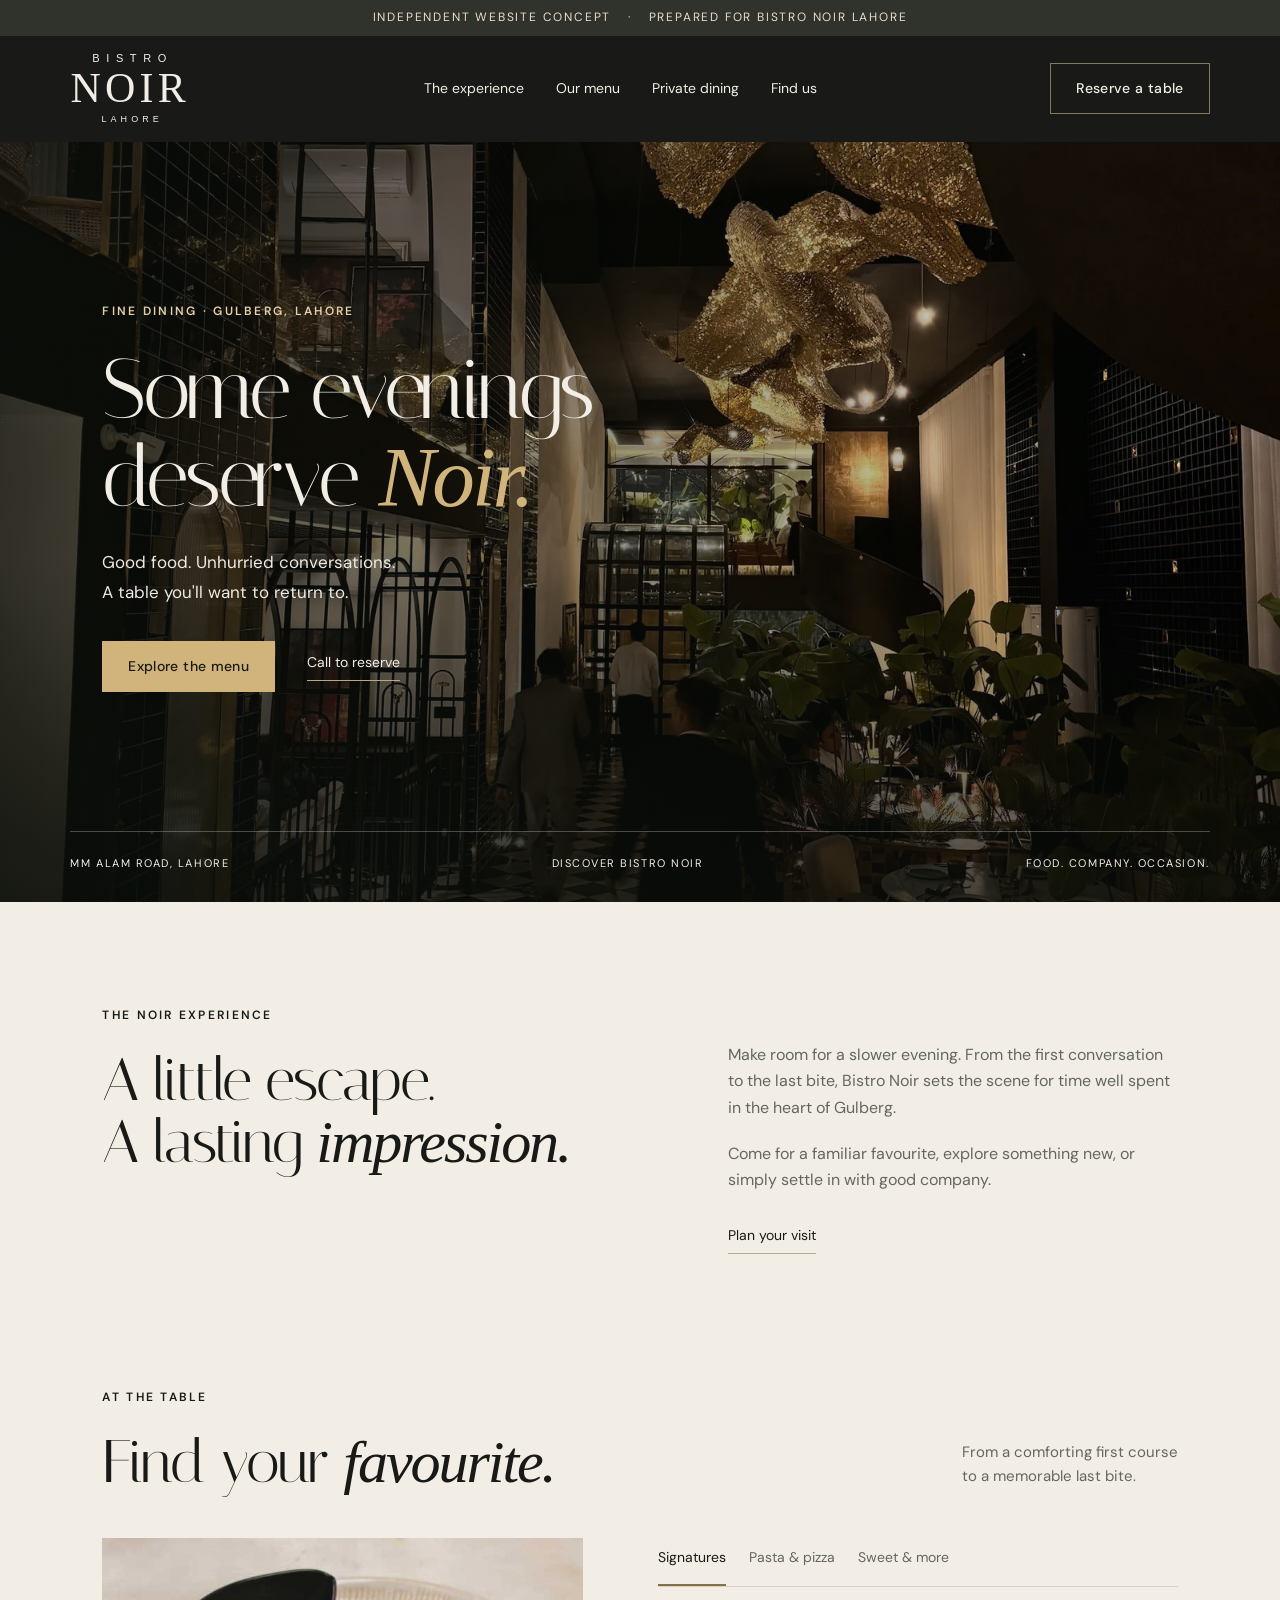
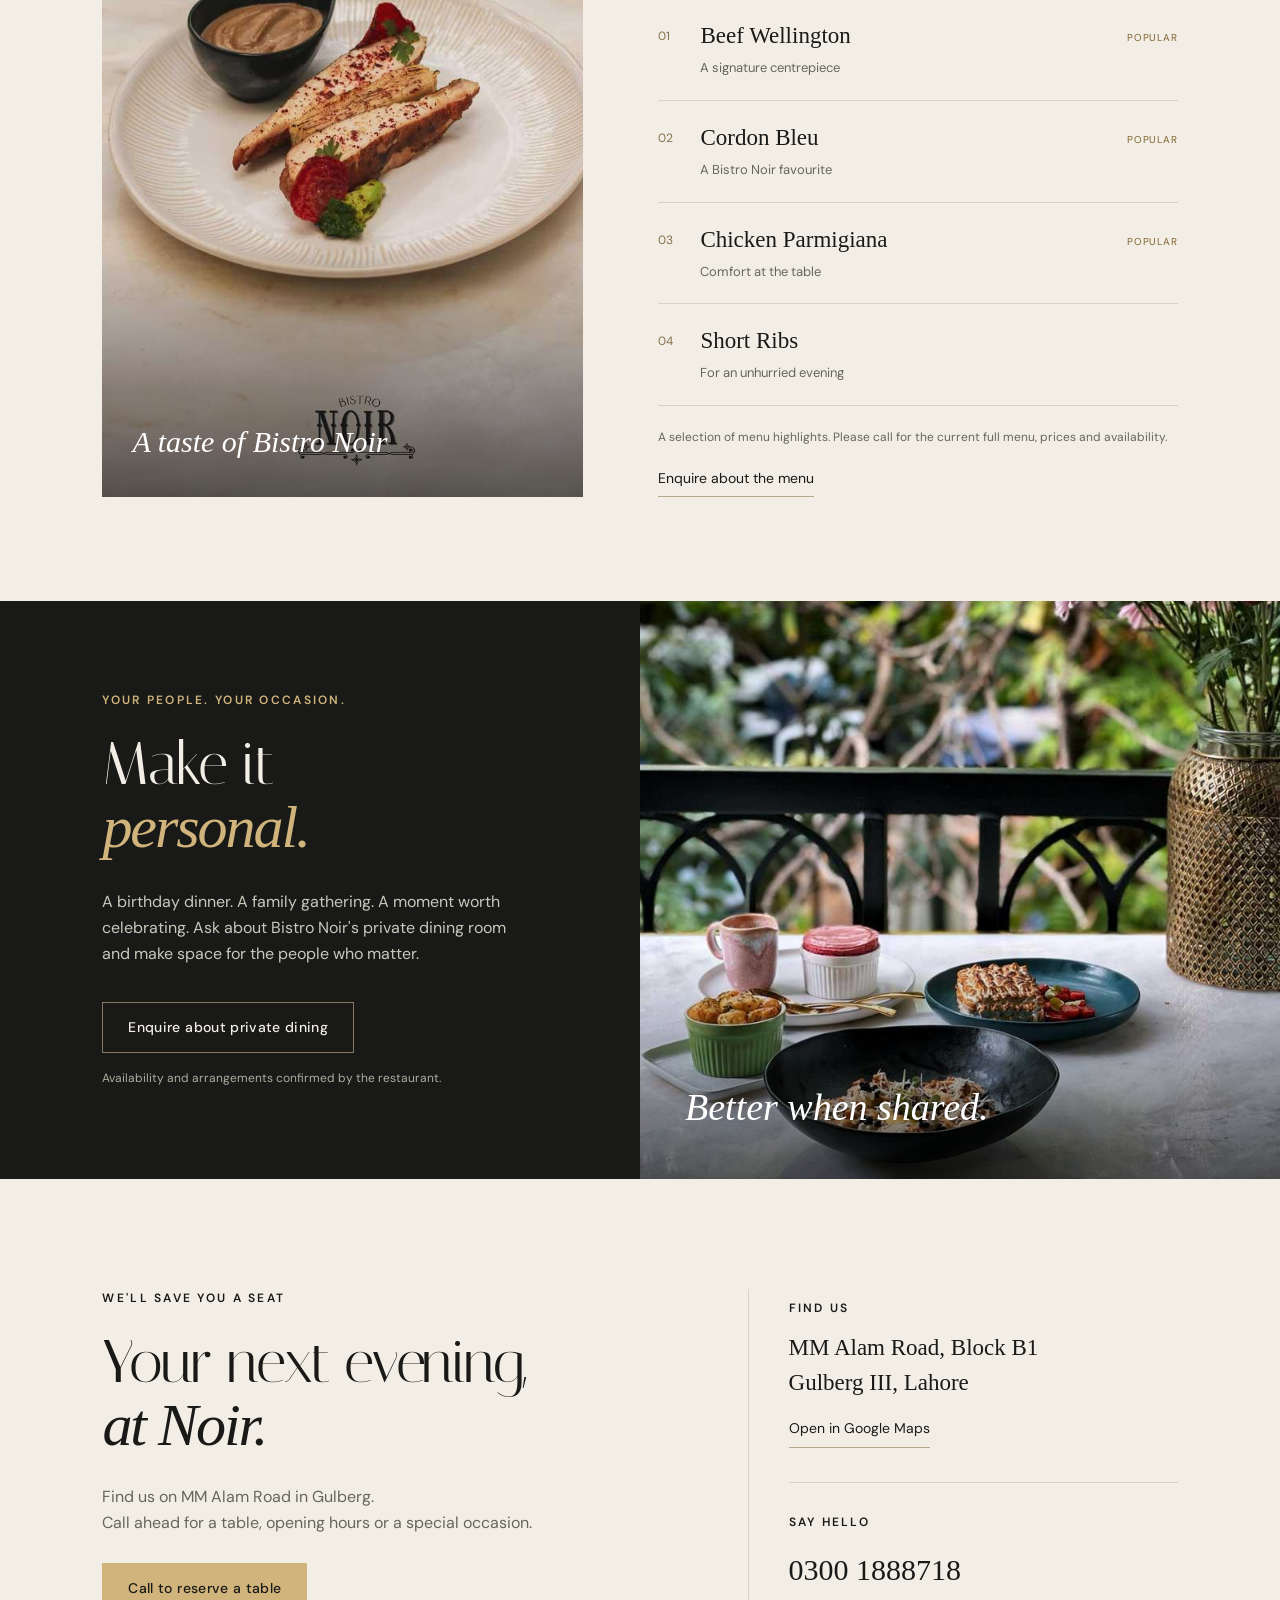
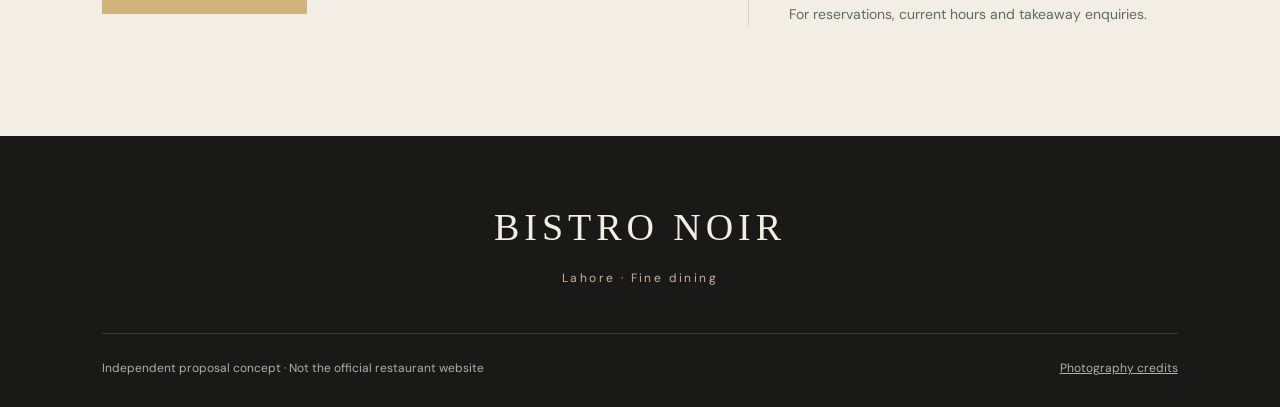
==== index.html @ 49730c23 "Add files via upload" ====
<!doctype html>
<html lang="en">
<head>
  <meta charset="utf-8">
  <meta name="viewport" content="width=device-width, initial-scale=1">
  <meta name="robots" content="noindex,nofollow">
  <title>Bistro Noir Lahore — An evening worth savouring</title>
  <meta name="description" content="An independent website concept for Bistro Noir Lahore. Explore menu highlights, the dining experience and contact information.">
  <meta name="theme-color" content="#191a17">
  <link rel="icon" type="image/svg+xml" href="data:image/svg+xml,%3Csvg xmlns='http://www.w3.org/2000/svg' viewBox='0 0 64 64'%3E%3Crect width='64' height='64' fill='%23191a17'/%3E%3Ctext x='32' y='47' text-anchor='middle' font-family='Georgia' font-size='45' fill='%23d1b47b'%3EN%3C/text%3E%3C/svg%3E">
  <link rel="stylesheet" href="styles.css">
  <script defer src="script.js"></script>
</head>
<body>
<a class="skip" href="#main">Skip to content</a>
<div class="concept">INDEPENDENT WEBSITE CONCEPT <span>·</span> PREPARED FOR BISTRO NOIR LAHORE</div>
<header class="header">
  <a class="wordmark" href="#home" aria-label="Bistro Noir home"><span>BISTRO</span>NOIR<small>LAHORE</small></a>
  <button class="nav-toggle" aria-expanded="false" aria-controls="navigation">Menu <span aria-hidden="true">☰</span></button>
  <nav id="navigation" aria-label="Main navigation"><a href="#experience">The experience</a><a href="#menu">Our menu</a><a href="#private">Private dining</a><a href="#visit">Find us</a></nav>
  <a class="button outline header-book" href="tel:+923001888718">Reserve a table</a>
</header>
<main id="main">
  <section class="hero" id="home" aria-labelledby="hero-title">
    <img class="hero-photo" src="assets/interior.webp" width="1600" height="1067" alt="Bistro Noir dining room with sculptural gold ceiling details and a checkerboard floor" fetchpriority="high">
    <div class="hero-shade"></div>
    <div class="hero-content"><p class="eyebrow">FINE DINING · GULBERG, LAHORE</p><h1 id="hero-title">Some evenings<br>deserve <em>Noir.</em></h1><p>Good food. Unhurried conversations.<br>A table you'll want to return to.</p><div class="actions"><a class="button gold" href="#menu">Explore the menu</a><a class="text-link" href="tel:+923001888718">Call to reserve</a></div></div>
    <div class="hero-bottom"><span>MM ALAM ROAD, LAHORE</span><a href="#experience">DISCOVER BISTRO NOIR</a><span>FOOD. COMPANY. OCCASION.</span></div>
  </section>
  <section class="intro section" id="experience">
    <div><p class="eyebrow">THE NOIR EXPERIENCE</p><h2>A little escape.<br>A lasting <em>impression.</em></h2></div>
    <div class="intro-copy"><p>Make room for a slower evening. From the first conversation to the last bite, Bistro Noir sets the scene for time well spent in the heart of Gulberg.</p><p>Come for a familiar favourite, explore something new, or simply settle in with good company.</p><a class="text-link dark-link" href="#visit">Plan your visit</a></div>
  </section>
  <section class="menu-section section" id="menu">
    <div class="section-heading"><div><p class="eyebrow">AT THE TABLE</p><h2>Find your <em>favourite.</em></h2></div><p>From a comforting first course<br>to a memorable last bite.</p></div>
    <div class="menu-layout"><figure class="menu-photo"><img src="assets/dish.jpeg" alt="A plated dish photographed at Bistro Noir" width="900" height="1100" loading="lazy"><figcaption>A taste of Bistro Noir</figcaption></figure>
    <div class="menu-content"><div class="filters" role="group" aria-label="Filter menu highlights"><button class="active" data-category="signatures" aria-pressed="true">Signatures</button><button data-category="pasta" aria-pressed="false">Pasta & pizza</button><button data-category="sweet" aria-pressed="false">Sweet & more</button></div>
      <div id="menu-items" aria-live="polite"></div>
      <p class="menu-note">A selection of menu highlights. Please call for the current full menu, prices and availability.</p><a class="text-link dark-link" href="tel:+923001888718">Enquire about the menu</a>
      <noscript><p>Beef Wellington · Cordon Bleu · Chicken Parmigiana · Short Ribs · Rigatoni with Truffle · Truffle Burrata Pizza · Sticky Toffee Pudding</p></noscript>
    </div></div>
  </section>
  <section class="private-section" id="private"><div class="private-copy"><p class="eyebrow">YOUR PEOPLE. YOUR OCCASION.</p><h2>Make it<br><em>personal.</em></h2><p>A birthday dinner. A family gathering. A moment worth celebrating. Ask about Bistro Noir's private dining room and make space for the people who matter.</p><a class="button outline" href="tel:+923001888718">Enquire about private dining</a><span class="fine-print">Availability and arrangements confirmed by the restaurant.</span></div><figure><img src="assets/table.jpeg" alt="A table spread of food and drinks at Bistro Noir" width="1000" height="1000" loading="lazy"><figcaption>Better when shared.</figcaption></figure></section>
  <section class="visit section" id="visit"><div><p class="eyebrow">WE'LL SAVE YOU A SEAT</p><h2>Your next evening,<br><em>at Noir.</em></h2><p>Find us on MM Alam Road in Gulberg.<br>Call ahead for a table, opening hours or a special occasion.</p><a class="button gold" href="tel:+923001888718">Call to reserve a table</a></div><div class="visit-details"><div><span class="eyebrow">FIND US</span><address>MM Alam Road, Block B1<br>Gulberg III, Lahore</address><a class="text-link dark-link" href="https://www.google.com/maps/search/?api=1&query=Bistro+Noir+MM+Alam+Road+Lahore" target="_blank" rel="noopener noreferrer">Open in Google Maps</a></div><div><span class="eyebrow">SAY HELLO</span><a class="phone" href="tel:+923001888718">0300 1888718</a><p>For reservations, current hours and takeaway enquiries.</p></div></div></section>
</main>
<footer><a class="footer-logo" href="#home">BISTRO NOIR</a><p>Lahore · Fine dining</p><div class="footer-bottom"><span>Independent proposal concept · Not the official restaurant website</span><a href="credits.html">Photography credits</a></div></footer>
<nav class="mobile-bar" aria-label="Quick actions"><a href="tel:+923001888718">Call to reserve</a><a href="#menu">Menu</a><a href="https://www.google.com/maps/search/?api=1&query=Bistro+Noir+MM+Alam+Road+Lahore" target="_blank" rel="noopener noreferrer">Directions</a></nav>
</body></html>
---- styles.css ----
@import url('https://fonts.googleapis.com/css2?family=DM+Sans:wght@400;500;600&family=Italiana&display=swap');
:root{--ink:#191a17;--cream:#f2eee6;--gold:#d1b47b;--muted:#65675e;--line:#d7d1c6}*{box-sizing:border-box}html{scroll-behavior:smooth;scroll-padding-top:100px}body{margin:0;background:var(--cream);color:var(--ink);font-family:'DM Sans',Arial,sans-serif;font-size:16px;line-height:1.65}a{color:inherit;text-decoration:none}button{font:inherit;cursor:pointer}img{display:block;width:100%;height:100%;object-fit:cover}h1,h2,p,figure{margin:0}h1,h2{font-family:'Italiana',Georgia,serif;font-weight:400;line-height:1.04}h2{font-size:clamp(2.65rem,4.7vw,4.8rem);letter-spacing:-.035em}em{font-family:Georgia,serif;font-weight:400}p{max-width:560px}a,button{touch-action:manipulation}a:focus-visible,button:focus-visible{outline:3px solid #bd8531;outline-offset:5px}.skip{position:fixed;top:-100px;left:16px;padding:12px;background:white;z-index:20}.skip:focus{top:10px}.concept{background:#30332c;color:#e6decf;text-align:center;letter-spacing:.15em;font-size:12px;padding:8px 16px}.concept span{margin:0 12px}.header{height:106px;background:var(--ink);color:var(--cream);padding:0 5.5%;display:flex;align-items:center;justify-content:space-between;gap:30px}.wordmark{font-family:Georgia,serif;font-size:42px;line-height:.83;text-align:center;letter-spacing:.1em}.wordmark span{display:block;font-family:Arial,sans-serif;font-size:11px;letter-spacing:.6em;margin:0 0 8px 5px}.wordmark small{display:block;font-family:Arial,sans-serif;font-size:9px;letter-spacing:.45em;margin:10px 0 0 4px}.header nav{display:flex;gap:32px;font-size:14px}.header nav a{border-bottom:1px solid transparent}.header nav a:hover{border-color:var(--gold);color:var(--gold)}.button{min-height:49px;display:inline-flex;align-items:center;justify-content:center;padding:13px 25px;font-size:14px;font-weight:500;letter-spacing:.025em;transition:background .2s,color .2s}.outline{border:1px solid #857961;color:var(--cream)}.outline:hover{background:var(--gold);color:var(--ink)}.gold{background:var(--gold);color:#191a17;border:1px solid var(--gold)}.gold:hover{background:#e6cb98}.nav-toggle{display:none}.hero{position:relative;min-height:650px;height:calc(100svh - 140px);max-height:900px;background:#29291f;color:var(--cream);display:flex;align-items:center;isolation:isolate}.hero-photo{position:absolute;inset:0;z-index:-3;object-position:50% 53%}.hero-shade{position:absolute;inset:0;z-index:-2;background:linear-gradient(90deg,rgba(10,14,10,.8),rgba(10,14,10,.43) 48%,rgba(10,14,10,.08)),linear-gradient(0deg,rgba(10,14,10,.67),transparent 45%)}.hero-content{padding:75px 8% 125px;max-width:1000px}.eyebrow{font-size:12px;letter-spacing:.19em;font-weight:600;display:block;margin-bottom:23px}.hero .eyebrow{color:#e4cfaa}.hero h1{font-size:clamp(3.8rem,6.65vw,7rem);letter-spacing:-.035em}.hero h1 em{color:var(--gold)}.hero-content>p:not(.eyebrow){font-size:17px;color:#eeeae0;margin-top:25px;line-height:1.8}.actions{display:flex;align-items:center;gap:32px;margin-top:33px}.text-link{font-size:14px;padding-bottom:6px;border-bottom:1px solid #b6a88c;display:inline-block}.text-link:hover{color:var(--gold)}.hero-bottom{position:absolute;bottom:30px;left:5.5%;right:5.5%;padding-top:22px;border-top:1px solid #ffffff42;display:flex;justify-content:space-between;gap:20px;font-size:11px;letter-spacing:.14em}.section{padding:104px 8%;max-width:1640px;margin:auto}.intro{display:grid;grid-template-columns:1.15fr 1fr;gap:10%}.intro-copy{padding-top:36px}.intro-copy p{color:var(--muted);margin-bottom:20px}.intro-copy .text-link{margin-top:10px}.dark-link:hover{color:#82642e}.menu-section{padding-top:30px}.section-heading{display:flex;justify-content:space-between;align-items:flex-end;gap:40px;margin-bottom:45px}.section-heading>p{font-size:15px;color:var(--muted);padding-bottom:4px}.menu-layout{display:grid;grid-template-columns:1fr 1.08fr;gap:7%}.menu-photo{position:relative;min-height:550px;background:#dad0bd;overflow:hidden}.menu-photo img{position:absolute;inset:0;transition:transform .8s}.menu-photo:hover img{transform:scale(1.035)}.menu-photo:after{content:'';position:absolute;inset:55% 0 0;background:linear-gradient(transparent,#0009)}.menu-photo figcaption{position:absolute;z-index:1;bottom:30px;left:30px;color:white;font-family:Georgia,serif;font-style:italic;font-size:30px}.filters{display:flex;gap:23px;border-bottom:1px solid var(--line);margin-bottom:12px}.filters button{border:0;border-bottom:2px solid transparent;background:none;color:var(--muted);font-size:14px;padding:8px 0 15px}.filters button.active{color:var(--ink);border-color:#84704b}.menu-item{padding:21px 0;border-bottom:1px solid var(--line);display:grid;grid-template-columns:32px 1fr auto;gap:10px;align-items:start}.menu-item .number{font-size:12px;color:#84704b;margin-top:7px}.menu-item h3{font-family:Georgia,serif;font-size:23px;font-weight:400;margin:0;line-height:1.4}.menu-item p{font-size:13px;color:var(--muted);margin-top:5px}.menu-item .tag{color:#82642e;font-size:10px;letter-spacing:.08em;padding-top:10px}.menu-note{font-size:12px;color:var(--muted);margin:22px 0 17px}.private-section{display:grid;grid-template-columns:1fr 1fr;background:var(--ink);color:var(--cream)}.private-copy{padding:90px 16%}.private-copy .eyebrow{color:var(--gold)}.private-copy h2 em{color:var(--gold)}.private-copy p:not(.eyebrow){color:#c7c8bc;margin:30px 0}.private-copy .button{margin:4px 0 16px}.fine-print{display:block;font-size:12px;color:#adad9f}.private-section figure{position:relative;min-height:570px}.private-section img{position:absolute;inset:0}.private-section figure:after{content:'';position:absolute;inset:60% 0 0;background:linear-gradient(transparent,#0009)}.private-section figcaption{position:absolute;bottom:40px;left:45px;color:white;font-family:Georgia,serif;font-style:italic;font-size:38px;z-index:1}.visit{display:grid;grid-template-columns:1.25fr 1fr;gap:10%;padding-top:110px;padding-bottom:110px}.visit>div>p:not(.eyebrow){margin:27px 0;color:var(--muted)}.visit-details{padding:10px 0 0 40px;border-left:1px solid var(--line)}.visit-details>div+div{margin-top:34px;padding-top:30px;border-top:1px solid var(--line)}.visit-details .eyebrow{margin-bottom:13px}address{font-style:normal;font-family:Georgia,serif;font-size:23px;line-height:1.5;margin-bottom:15px}.phone{font-family:Georgia,serif;font-size:30px}.visit-details p{font-size:14px;color:var(--muted);margin-top:8px}footer{padding:60px 8% 28px;background:var(--ink);color:var(--cream);text-align:center}.footer-logo{font-family:Georgia,serif;font-size:38px;letter-spacing:.13em}footer>p{max-width:none;color:#c0b89e;font-size:12px;letter-spacing:.2em;margin-top:10px}.footer-bottom{display:flex;justify-content:space-between;text-align:left;gap:20px;border-top:1px solid #ffffff26;padding-top:25px;margin-top:45px;color:#aeb0a5;font-size:12px}.footer-bottom a{text-decoration:underline}.mobile-bar{display:none}
@media(min-width:1700px){.hero-content{margin-left:calc((100% - 1640px)/2)}}
@media(max-width:1000px){.header{gap:20px;padding:0 5%;height:100px}.header nav{gap:20px;font-size:13px}.header-book{padding:12px 16px}.section{padding-left:6%;padding-right:6%}.menu-layout{gap:5%}.menu-item h3{font-size:20px}.menu-item .tag{display:none}.menu-item{grid-template-columns:27px 1fr}.private-copy{padding:70px 12%}.hero-content{padding-left:7%}.hero-bottom span:last-child{display:none}}
@media(max-width:760px){html{scroll-padding-top:20px}.concept{font-size:10px;letter-spacing:.07em;padding:7px 12px}.concept span{margin:0 4px}.header{height:91px;position:relative;padding:0 6%}.wordmark{font-size:35px}.wordmark small{font-size:8px}.header-book{display:none}.nav-toggle{display:flex;align-items:center;gap:14px;background:none;color:var(--cream);border:1px solid #6a6d60;padding:9px 14px;min-height:44px;font-size:14px}.header nav{display:none;position:absolute;z-index:5;top:100%;left:0;right:0;padding:18px 6% 25px;background:var(--ink);box-shadow:0 18px 22px #0005}.header nav.open{display:flex;flex-direction:column;gap:0}.header nav a{padding:12px 0;font-size:16px}.hero{height:auto;min-height:650px}.hero-photo{object-position:62% center}.hero-shade{background:linear-gradient(90deg,#11160dd9,#11160d42),linear-gradient(0deg,#11160d77,transparent)}.hero-content{padding:70px 7% 125px}.hero h1{font-size:clamp(3.3rem,11.7vw,5.5rem)}.hero .eyebrow{font-size:10px;letter-spacing:.16em}.hero-content>p:not(.eyebrow){font-size:16px}.actions{gap:23px;flex-wrap:wrap}.hero-bottom{font-size:9px;letter-spacing:.09em;left:7%;right:7%;bottom:27px}.section{padding:65px 7%}.intro{grid-template-columns:1fr;gap:20px}.intro-copy{padding:0}.eyebrow{font-size:11px;margin-bottom:19px}.section-heading{display:block;margin-bottom:30px}.section-heading>p{margin-top:20px}.menu-section{padding-top:10px}.menu-layout{grid-template-columns:1fr;gap:25px}.menu-photo{min-height:400px}.menu-photo img{object-position:center 55%}.menu-photo figcaption{font-size:26px;bottom:23px;left:23px}.filters{gap:20px;justify-content:space-between}.filters button{font-size:13px;min-height:48px}.menu-item{padding:20px 0}.menu-item h3{font-size:22px}.menu-note{font-size:13px}.private-section{grid-template-columns:1fr}.private-copy{padding:65px 7%}.private-section figure{min-height:440px}.private-section figcaption{left:7%;font-size:33px}.visit{grid-template-columns:1fr;gap:45px}.visit-details{padding:30px 0 0;border-left:0;border-top:1px solid var(--line)}footer{padding:45px 7% 95px}.footer-logo{font-size:30px}.footer-bottom{flex-direction:column;text-align:center;gap:14px;margin-top:30px}.mobile-bar{position:fixed;bottom:0;left:0;right:0;display:grid;grid-template-columns:1.4fr 1fr 1fr;background:var(--cream);z-index:10;border-top:1px solid var(--line);box-shadow:0 -3px 15px #0001;padding-bottom:env(safe-area-inset-bottom)}.mobile-bar a{text-align:center;padding:16px 8px;font-size:13px;font-weight:500}.mobile-bar a:first-child{background:var(--gold)}}
@media(prefers-reduced-motion:reduce){html{scroll-behavior:auto}*,*:before,*:after{transition:none!important;animation:none!important}}
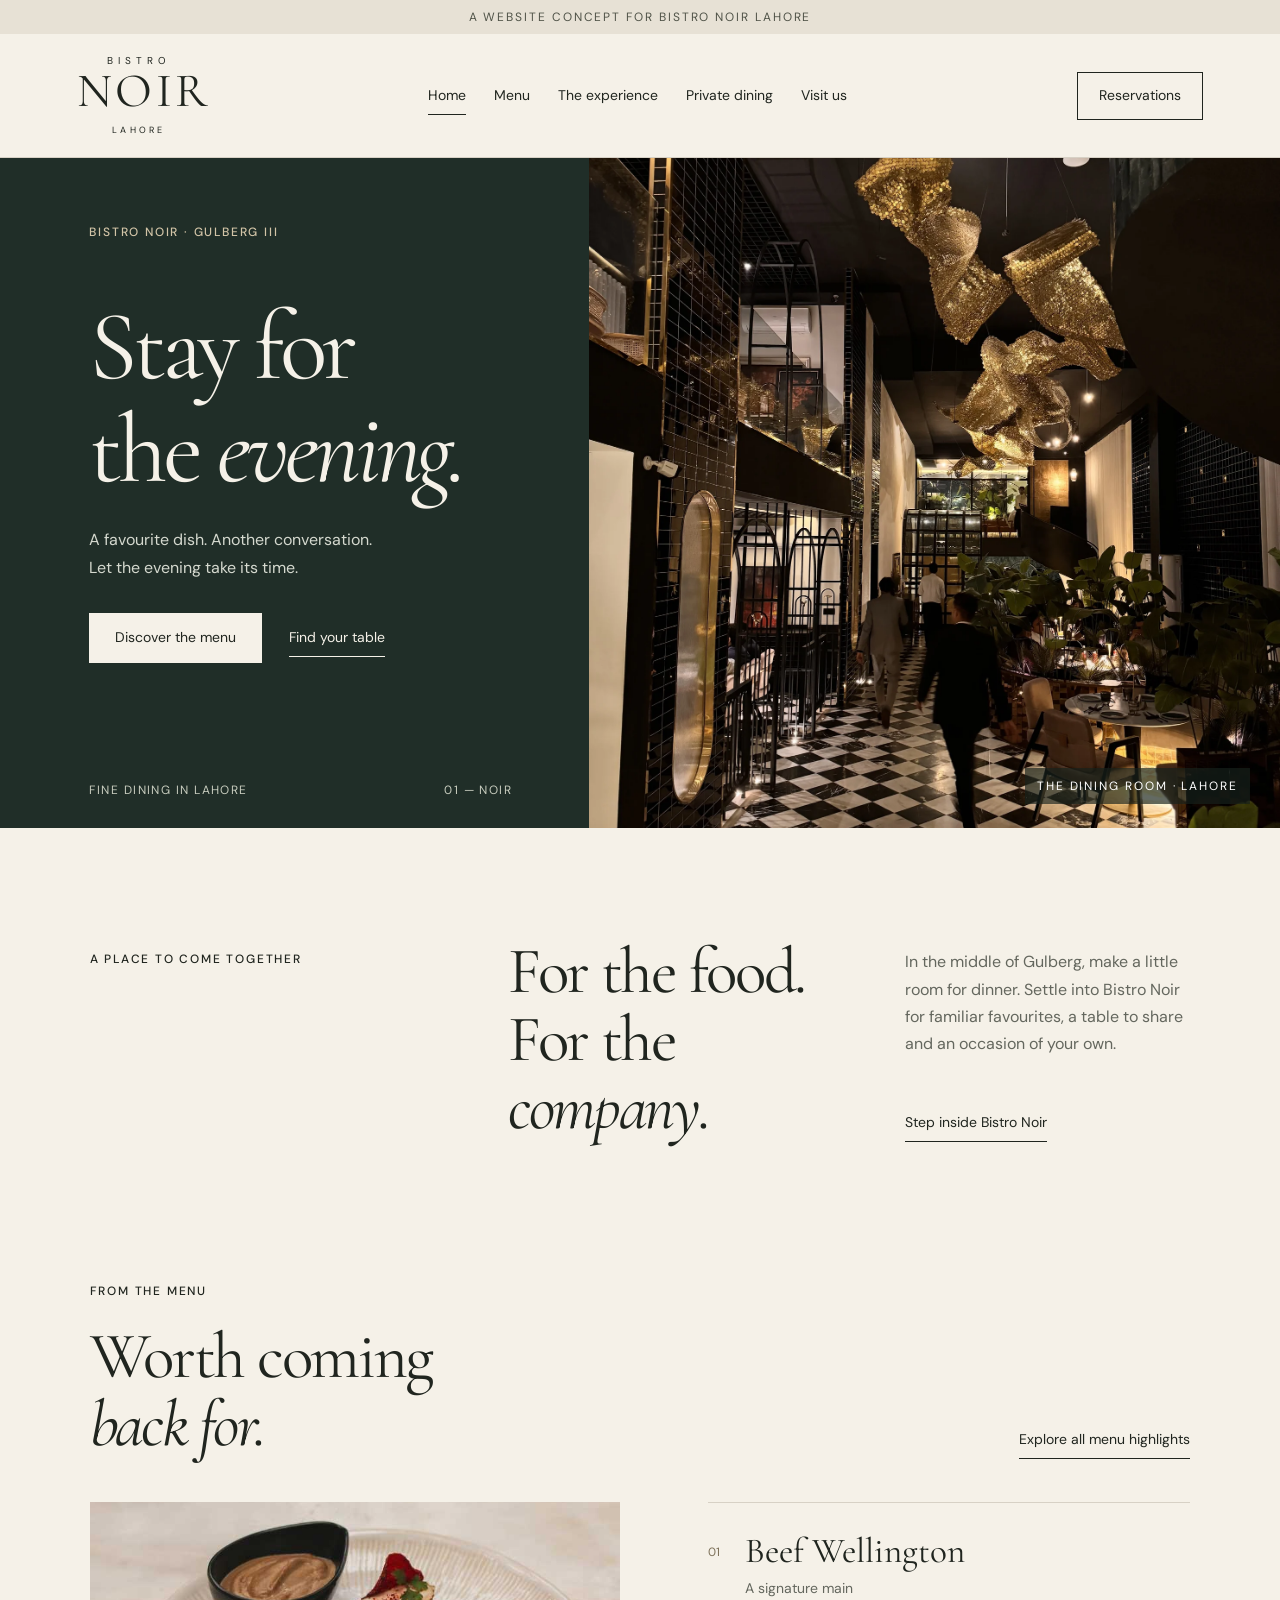
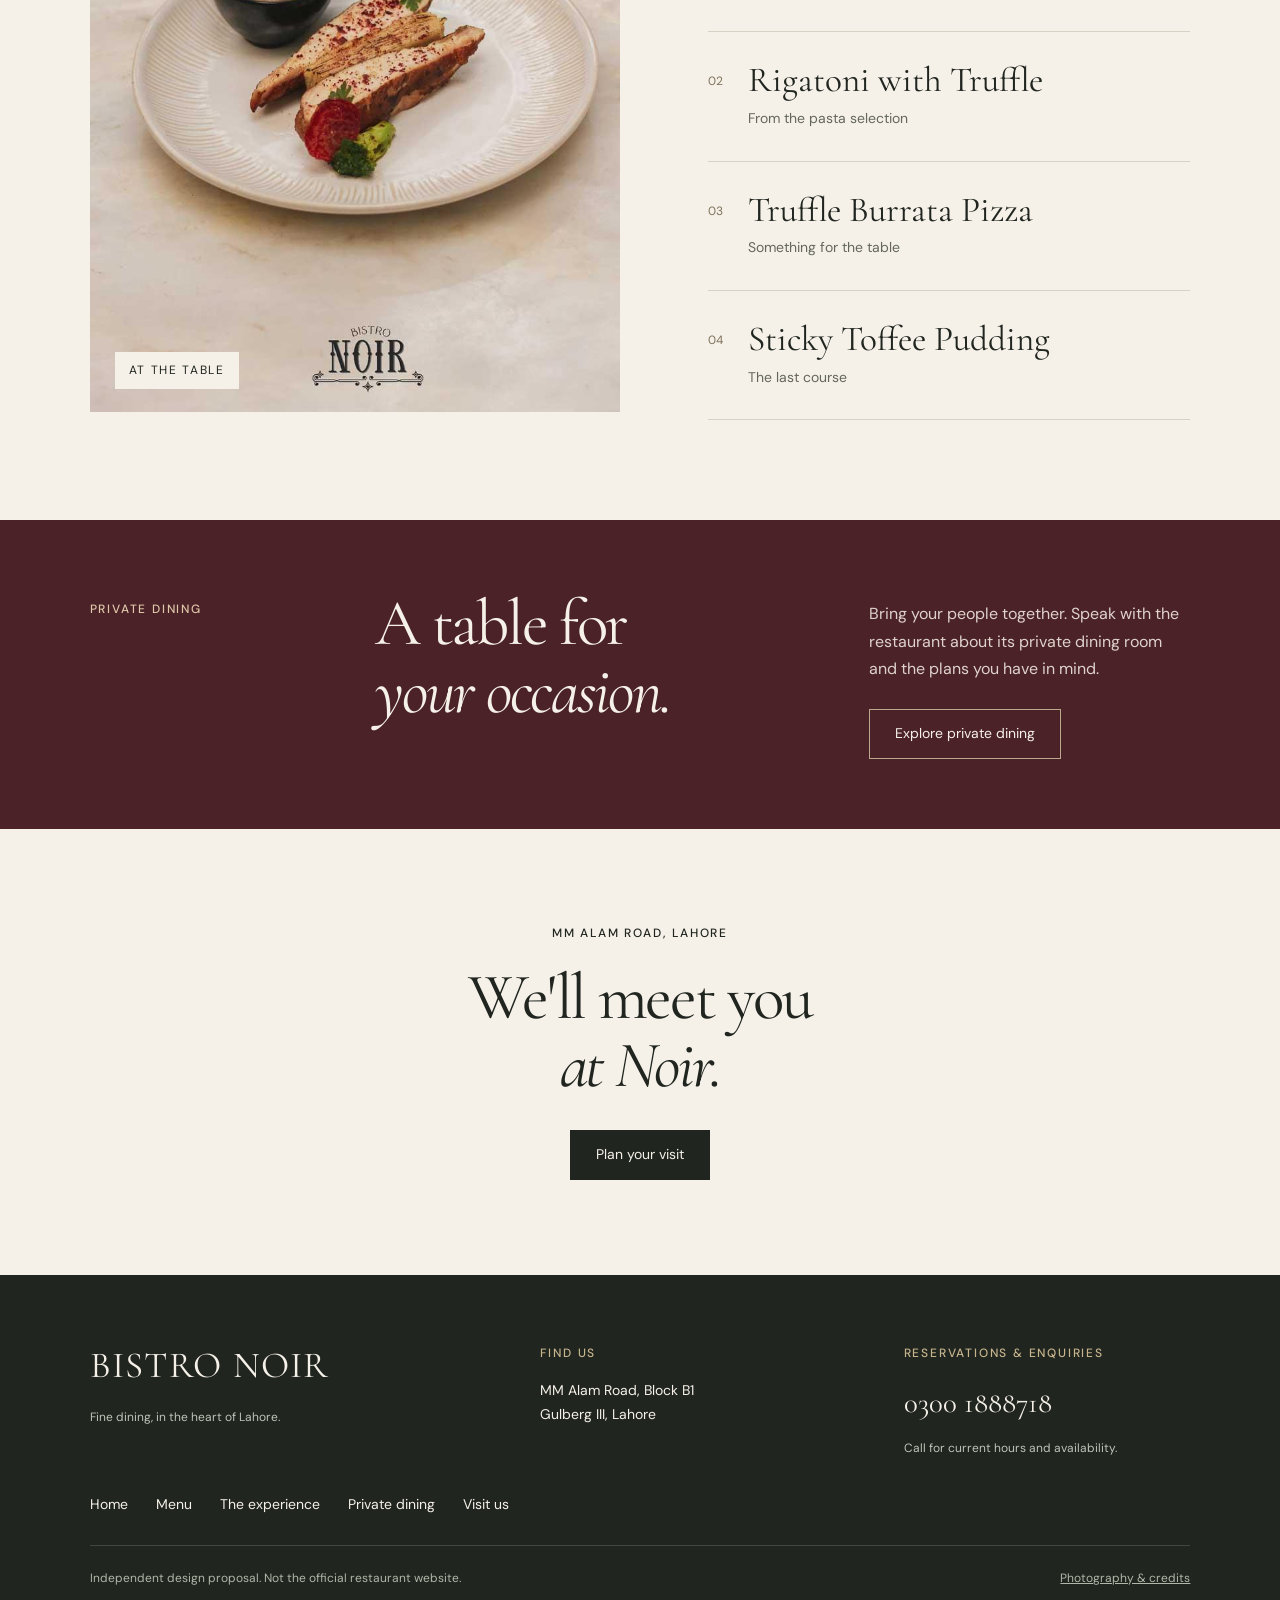
==== commit 94d9a8a3: "Add files via upload" ====
--- a/index.html
+++ b/index.html
@@ -1,48 +1,169 @@
 <!doctype html>
 <html lang="en">
 <head>
-  <meta charset="utf-8">
-  <meta name="viewport" content="width=device-width, initial-scale=1">
-  <meta name="robots" content="noindex,nofollow">
-  <title>Bistro Noir Lahore — An evening worth savouring</title>
-  <meta name="description" content="An independent website concept for Bistro Noir Lahore. Explore menu highlights, the dining experience and contact information.">
-  <meta name="theme-color" content="#191a17">
-  <link rel="icon" type="image/svg+xml" href="data:image/svg+xml,%3Csvg xmlns='http://www.w3.org/2000/svg' viewBox='0 0 64 64'%3E%3Crect width='64' height='64' fill='%23191a17'/%3E%3Ctext x='32' y='47' text-anchor='middle' font-family='Georgia' font-size='45' fill='%23d1b47b'%3EN%3C/text%3E%3C/svg%3E">
-  <link rel="stylesheet" href="styles.css">
-  <script defer src="script.js"></script>
+<meta charset="utf-8">
+<meta name="viewport" content="width=device-width,initial-scale=1">
+<meta name="robots" content="noindex,nofollow">
+<meta name="theme-color" content="#20251f">
+<title>Stay for the evening | Bistro Noir Lahore</title>
+<meta name="description" content="Explore Bistro Noir Lahore, menu highlights, private dining and reservations. An independent website concept.">
+<link rel="icon" href="data:image/svg+xml,%3Csvg xmlns='http://www.w3.org/2000/svg' viewBox='0 0 64 64'%3E%3Crect width='64' height='64' fill='%2320251f'/%3E%3Ctext x='32' y='47' text-anchor='middle' font-family='Georgia' font-size='45' fill='%23e9dfcb'%3EN%3C/text%3E%3C/svg%3E">
+<link rel="stylesheet" href="styles.css">
+<script src="script.js" defer>
+</script>
+<noscript>
+<style>.nav-toggle{display:none}@media(max-width:680px){.site-header{height:auto;flex-wrap:wrap;padding-block:20px}.site-header nav{position:static;display:flex;flex-wrap:wrap;flex-direction:row;padding:15px 0 0;box-shadow:none;border:0;width:100%;gap:8px 20px}.site-header nav a{padding:5px 0;font-size:14px}}</style>
+</noscript>
 </head>
 <body>
 <a class="skip" href="#main">Skip to content</a>
-<div class="concept">INDEPENDENT WEBSITE CONCEPT <span>·</span> PREPARED FOR BISTRO NOIR LAHORE</div>
-<header class="header">
-  <a class="wordmark" href="#home" aria-label="Bistro Noir home"><span>BISTRO</span>NOIR<small>LAHORE</small></a>
-  <button class="nav-toggle" aria-expanded="false" aria-controls="navigation">Menu <span aria-hidden="true">☰</span></button>
-  <nav id="navigation" aria-label="Main navigation"><a href="#experience">The experience</a><a href="#menu">Our menu</a><a href="#private">Private dining</a><a href="#visit">Find us</a></nav>
-  <a class="button outline header-book" href="tel:+923001888718">Reserve a table</a>
+<div class="proposal-strip">A WEBSITE CONCEPT FOR BISTRO NOIR LAHORE</div>
+<header class="site-header">
+<a class="brand" href="index.html" aria-label="Bistro Noir home">
+<span>BISTRO</span>
+<strong>NOIR</strong>
+<small>LAHORE</small>
+</a>
+<button class="nav-toggle" aria-controls="main-nav" aria-expanded="false">Menu <span aria-hidden="true">☰</span>
+</button>
+<nav id="main-nav" aria-label="Main navigation">
+<a href="index.html" aria-current="page">Home</a>
+<a href="menu.html">Menu</a>
+<a href="experience.html">The experience</a>
+<a href="private-dining.html">Private dining</a>
+<a href="visit.html">Visit us</a>
+</nav>
+<a class="button header-cta" href="visit.html">Reservations</a>
 </header>
 <main id="main">
-  <section class="hero" id="home" aria-labelledby="hero-title">
-    <img class="hero-photo" src="assets/interior.webp" width="1600" height="1067" alt="Bistro Noir dining room with sculptural gold ceiling details and a checkerboard floor" fetchpriority="high">
-    <div class="hero-shade"></div>
-    <div class="hero-content"><p class="eyebrow">FINE DINING · GULBERG, LAHORE</p><h1 id="hero-title">Some evenings<br>deserve <em>Noir.</em></h1><p>Good food. Unhurried conversations.<br>A table you'll want to return to.</p><div class="actions"><a class="button gold" href="#menu">Explore the menu</a><a class="text-link" href="tel:+923001888718">Call to reserve</a></div></div>
-    <div class="hero-bottom"><span>MM ALAM ROAD, LAHORE</span><a href="#experience">DISCOVER BISTRO NOIR</a><span>FOOD. COMPANY. OCCASION.</span></div>
-  </section>
-  <section class="intro section" id="experience">
-    <div><p class="eyebrow">THE NOIR EXPERIENCE</p><h2>A little escape.<br>A lasting <em>impression.</em></h2></div>
-    <div class="intro-copy"><p>Make room for a slower evening. From the first conversation to the last bite, Bistro Noir sets the scene for time well spent in the heart of Gulberg.</p><p>Come for a familiar favourite, explore something new, or simply settle in with good company.</p><a class="text-link dark-link" href="#visit">Plan your visit</a></div>
-  </section>
-  <section class="menu-section section" id="menu">
-    <div class="section-heading"><div><p class="eyebrow">AT THE TABLE</p><h2>Find your <em>favourite.</em></h2></div><p>From a comforting first course<br>to a memorable last bite.</p></div>
-    <div class="menu-layout"><figure class="menu-photo"><img src="assets/dish.jpeg" alt="A plated dish photographed at Bistro Noir" width="900" height="1100" loading="lazy"><figcaption>A taste of Bistro Noir</figcaption></figure>
-    <div class="menu-content"><div class="filters" role="group" aria-label="Filter menu highlights"><button class="active" data-category="signatures" aria-pressed="true">Signatures</button><button data-category="pasta" aria-pressed="false">Pasta & pizza</button><button data-category="sweet" aria-pressed="false">Sweet & more</button></div>
-      <div id="menu-items" aria-live="polite"></div>
-      <p class="menu-note">A selection of menu highlights. Please call for the current full menu, prices and availability.</p><a class="text-link dark-link" href="tel:+923001888718">Enquire about the menu</a>
-      <noscript><p>Beef Wellington · Cordon Bleu · Chicken Parmigiana · Short Ribs · Rigatoni with Truffle · Truffle Burrata Pizza · Sticky Toffee Pudding</p></noscript>
-    </div></div>
-  </section>
-  <section class="private-section" id="private"><div class="private-copy"><p class="eyebrow">YOUR PEOPLE. YOUR OCCASION.</p><h2>Make it<br><em>personal.</em></h2><p>A birthday dinner. A family gathering. A moment worth celebrating. Ask about Bistro Noir's private dining room and make space for the people who matter.</p><a class="button outline" href="tel:+923001888718">Enquire about private dining</a><span class="fine-print">Availability and arrangements confirmed by the restaurant.</span></div><figure><img src="assets/table.jpeg" alt="A table spread of food and drinks at Bistro Noir" width="1000" height="1000" loading="lazy"><figcaption>Better when shared.</figcaption></figure></section>
-  <section class="visit section" id="visit"><div><p class="eyebrow">WE'LL SAVE YOU A SEAT</p><h2>Your next evening,<br><em>at Noir.</em></h2><p>Find us on MM Alam Road in Gulberg.<br>Call ahead for a table, opening hours or a special occasion.</p><a class="button gold" href="tel:+923001888718">Call to reserve a table</a></div><div class="visit-details"><div><span class="eyebrow">FIND US</span><address>MM Alam Road, Block B1<br>Gulberg III, Lahore</address><a class="text-link dark-link" href="https://www.google.com/maps/search/?api=1&query=Bistro+Noir+MM+Alam+Road+Lahore" target="_blank" rel="noopener noreferrer">Open in Google Maps</a></div><div><span class="eyebrow">SAY HELLO</span><a class="phone" href="tel:+923001888718">0300 1888718</a><p>For reservations, current hours and takeaway enquiries.</p></div></div></section>
+<section class="home-hero">
+<div class="hero-text">
+<span class="label">BISTRO NOIR · GULBERG III</span>
+<h1>Stay for<br>the <i>evening.</i>
+</h1>
+<p>A favourite dish. Another conversation.<br>Let the evening take its time.</p>
+<div class="hero-actions">
+<a class="button cream" href="menu.html">Discover the menu</a>
+<a class="underlined" href="visit.html">Find your table</a>
+</div>
+<div class="hero-foot">
+<span>FINE DINING IN LAHORE</span>
+<span>01 — NOIR</span>
+</div>
+</div>
+<figure class="hero-figure">
+<img src="assets/interior.webp" width="1200" height="1400" fetchpriority="high" alt="Bistro Noir Lahore dining room with sculptural gold ceiling details and a checkerboard floor">
+<figcaption>THE DINING ROOM · LAHORE</figcaption>
+</figure>
+</section>
+<section class="home-intro wrap">
+<span class="label">A PLACE TO COME TOGETHER</span>
+<div>
+<h2>For the food.<br>For the <i>company.</i>
+</h2>
+<p>In the middle of Gulberg, make a little room for dinner. Settle into Bistro Noir for familiar favourites, a table to share and an occasion of your own.</p>
+<a class="underlined" href="experience.html">Step inside Bistro Noir</a>
+</div>
+</section>
+<section class="home-menu wrap">
+<div class="section-heading">
+<div>
+<span class="label">FROM THE MENU</span>
+<h2>Worth coming<br>
+<i>back for.</i>
+</h2>
+</div>
+<a class="underlined" href="menu.html">Explore all menu highlights</a>
+</div>
+<div class="menu-teaser">
+<figure>
+<img src="assets/dish.jpeg" width="900" height="900" loading="lazy" alt="A plated dish at Bistro Noir">
+<figcaption>AT THE TABLE</figcaption>
+</figure>
+<div class="featured-list">
+<a href="menu.html#mains">
+<span>01</span>
+<div>
+<h3>Beef Wellington</h3>
+<p>A signature main</p>
+</div>
+</a>
+<a href="menu.html#pasta">
+<span>02</span>
+<div>
+<h3>Rigatoni with Truffle</h3>
+<p>From the pasta selection</p>
+</div>
+</a>
+<a href="menu.html#pizza">
+<span>03</span>
+<div>
+<h3>Truffle Burrata Pizza</h3>
+<p>Something for the table</p>
+</div>
+</a>
+<a href="menu.html#dessert">
+<span>04</span>
+<div>
+<h3>Sticky Toffee Pudding</h3>
+<p>The last course</p>
+</div>
+</a>
+</div>
+</div>
+</section>
+<section class="gather-band">
+<div class="wrap">
+<span class="label">PRIVATE DINING</span>
+<h2>A table for<br>
+<i>your occasion.</i>
+</h2>
+<div>
+<p>Bring your people together. Speak with the restaurant about its private dining room and the plans you have in mind.</p>
+<a class="button light-outline" href="private-dining.html">Explore private dining</a>
+</div>
+</div>
+</section>
+<section class="home-visit wrap">
+<span class="label">MM ALAM ROAD, LAHORE</span>
+<h2>We'll meet you<br>
+<i>at Noir.</i>
+</h2>
+<a class="button" href="visit.html">Plan your visit</a>
+</section>
 </main>
-<footer><a class="footer-logo" href="#home">BISTRO NOIR</a><p>Lahore · Fine dining</p><div class="footer-bottom"><span>Independent proposal concept · Not the official restaurant website</span><a href="credits.html">Photography credits</a></div></footer>
-<nav class="mobile-bar" aria-label="Quick actions"><a href="tel:+923001888718">Call to reserve</a><a href="#menu">Menu</a><a href="https://www.google.com/maps/search/?api=1&query=Bistro+Noir+MM+Alam+Road+Lahore" target="_blank" rel="noopener noreferrer">Directions</a></nav>
-</body></html>
+<footer class="site-footer">
+<div class="footer-top">
+<div>
+<a class="footer-brand" href="index.html">BISTRO NOIR</a>
+<p>Fine dining, in the heart of Lahore.</p>
+</div>
+<div>
+<span class="label">FIND US</span>
+<address>MM Alam Road, Block B1<br>Gulberg III, Lahore</address>
+</div>
+<div>
+<span class="label">RESERVATIONS & ENQUIRIES</span>
+<a class="footer-phone" href="tel:+923001888718">0300 1888718</a>
+<p>Call for current hours and availability.</p>
+</div>
+</div>
+<nav class="footer-nav" aria-label="Footer navigation">
+<a href="index.html" aria-current="page">Home</a>
+<a href="menu.html">Menu</a>
+<a href="experience.html">The experience</a>
+<a href="private-dining.html">Private dining</a>
+<a href="visit.html">Visit us</a>
+</nav>
+<div class="footer-bottom">
+<span>Independent design proposal. Not the official restaurant website.</span>
+<a href="credits.html">Photography & credits</a>
+</div>
+</footer>
+<nav class="mobile-actions" aria-label="Quick actions">
+<a href="tel:+923001888718">Call to reserve</a>
+<a href="menu.html">Menu</a>
+<a href="https://www.google.com/maps/search/?api=1&query=Bistro+Noir+MM+Alam+Road+Lahore" target="_blank" rel="noopener noreferrer">Directions</a>
+</nav>
+</body>
+</html>
--- a/styles.css
+++ b/styles.css
@@ -1,6 +1,36 @@
-@import url('https://fonts.googleapis.com/css2?family=DM+Sans:wght@400;500;600&family=Italiana&display=swap');
-:root{--ink:#191a17;--cream:#f2eee6;--gold:#d1b47b;--muted:#65675e;--line:#d7d1c6}*{box-sizing:border-box}html{scroll-behavior:smooth;scroll-padding-top:100px}body{margin:0;background:var(--cream);color:var(--ink);font-family:'DM Sans',Arial,sans-serif;font-size:16px;line-height:1.65}a{color:inherit;text-decoration:none}button{font:inherit;cursor:pointer}img{display:block;width:100%;height:100%;object-fit:cover}h1,h2,p,figure{margin:0}h1,h2{font-family:'Italiana',Georgia,serif;font-weight:400;line-height:1.04}h2{font-size:clamp(2.65rem,4.7vw,4.8rem);letter-spacing:-.035em}em{font-family:Georgia,serif;font-weight:400}p{max-width:560px}a,button{touch-action:manipulation}a:focus-visible,button:focus-visible{outline:3px solid #bd8531;outline-offset:5px}.skip{position:fixed;top:-100px;left:16px;padding:12px;background:white;z-index:20}.skip:focus{top:10px}.concept{background:#30332c;color:#e6decf;text-align:center;letter-spacing:.15em;font-size:12px;padding:8px 16px}.concept span{margin:0 12px}.header{height:106px;background:var(--ink);color:var(--cream);padding:0 5.5%;display:flex;align-items:center;justify-content:space-between;gap:30px}.wordmark{font-family:Georgia,serif;font-size:42px;line-height:.83;text-align:center;letter-spacing:.1em}.wordmark span{display:block;font-family:Arial,sans-serif;font-size:11px;letter-spacing:.6em;margin:0 0 8px 5px}.wordmark small{display:block;font-family:Arial,sans-serif;font-size:9px;letter-spacing:.45em;margin:10px 0 0 4px}.header nav{display:flex;gap:32px;font-size:14px}.header nav a{border-bottom:1px solid transparent}.header nav a:hover{border-color:var(--gold);color:var(--gold)}.button{min-height:49px;display:inline-flex;align-items:center;justify-content:center;padding:13px 25px;font-size:14px;font-weight:500;letter-spacing:.025em;transition:background .2s,color .2s}.outline{border:1px solid #857961;color:var(--cream)}.outline:hover{background:var(--gold);color:var(--ink)}.gold{background:var(--gold);color:#191a17;border:1px solid var(--gold)}.gold:hover{background:#e6cb98}.nav-toggle{display:none}.hero{position:relative;min-height:650px;height:calc(100svh - 140px);max-height:900px;background:#29291f;color:var(--cream);display:flex;align-items:center;isolation:isolate}.hero-photo{position:absolute;inset:0;z-index:-3;object-position:50% 53%}.hero-shade{position:absolute;inset:0;z-index:-2;background:linear-gradient(90deg,rgba(10,14,10,.8),rgba(10,14,10,.43) 48%,rgba(10,14,10,.08)),linear-gradient(0deg,rgba(10,14,10,.67),transparent 45%)}.hero-content{padding:75px 8% 125px;max-width:1000px}.eyebrow{font-size:12px;letter-spacing:.19em;font-weight:600;display:block;margin-bottom:23px}.hero .eyebrow{color:#e4cfaa}.hero h1{font-size:clamp(3.8rem,6.65vw,7rem);letter-spacing:-.035em}.hero h1 em{color:var(--gold)}.hero-content>p:not(.eyebrow){font-size:17px;color:#eeeae0;margin-top:25px;line-height:1.8}.actions{display:flex;align-items:center;gap:32px;margin-top:33px}.text-link{font-size:14px;padding-bottom:6px;border-bottom:1px solid #b6a88c;display:inline-block}.text-link:hover{color:var(--gold)}.hero-bottom{position:absolute;bottom:30px;left:5.5%;right:5.5%;padding-top:22px;border-top:1px solid #ffffff42;display:flex;justify-content:space-between;gap:20px;font-size:11px;letter-spacing:.14em}.section{padding:104px 8%;max-width:1640px;margin:auto}.intro{display:grid;grid-template-columns:1.15fr 1fr;gap:10%}.intro-copy{padding-top:36px}.intro-copy p{color:var(--muted);margin-bottom:20px}.intro-copy .text-link{margin-top:10px}.dark-link:hover{color:#82642e}.menu-section{padding-top:30px}.section-heading{display:flex;justify-content:space-between;align-items:flex-end;gap:40px;margin-bottom:45px}.section-heading>p{font-size:15px;color:var(--muted);padding-bottom:4px}.menu-layout{display:grid;grid-template-columns:1fr 1.08fr;gap:7%}.menu-photo{position:relative;min-height:550px;background:#dad0bd;overflow:hidden}.menu-photo img{position:absolute;inset:0;transition:transform .8s}.menu-photo:hover img{transform:scale(1.035)}.menu-photo:after{content:'';position:absolute;inset:55% 0 0;background:linear-gradient(transparent,#0009)}.menu-photo figcaption{position:absolute;z-index:1;bottom:30px;left:30px;color:white;font-family:Georgia,serif;font-style:italic;font-size:30px}.filters{display:flex;gap:23px;border-bottom:1px solid var(--line);margin-bottom:12px}.filters button{border:0;border-bottom:2px solid transparent;background:none;color:var(--muted);font-size:14px;padding:8px 0 15px}.filters button.active{color:var(--ink);border-color:#84704b}.menu-item{padding:21px 0;border-bottom:1px solid var(--line);display:grid;grid-template-columns:32px 1fr auto;gap:10px;align-items:start}.menu-item .number{font-size:12px;color:#84704b;margin-top:7px}.menu-item h3{font-family:Georgia,serif;font-size:23px;font-weight:400;margin:0;line-height:1.4}.menu-item p{font-size:13px;color:var(--muted);margin-top:5px}.menu-item .tag{color:#82642e;font-size:10px;letter-spacing:.08em;padding-top:10px}.menu-note{font-size:12px;color:var(--muted);margin:22px 0 17px}.private-section{display:grid;grid-template-columns:1fr 1fr;background:var(--ink);color:var(--cream)}.private-copy{padding:90px 16%}.private-copy .eyebrow{color:var(--gold)}.private-copy h2 em{color:var(--gold)}.private-copy p:not(.eyebrow){color:#c7c8bc;margin:30px 0}.private-copy .button{margin:4px 0 16px}.fine-print{display:block;font-size:12px;color:#adad9f}.private-section figure{position:relative;min-height:570px}.private-section img{position:absolute;inset:0}.private-section figure:after{content:'';position:absolute;inset:60% 0 0;background:linear-gradient(transparent,#0009)}.private-section figcaption{position:absolute;bottom:40px;left:45px;color:white;font-family:Georgia,serif;font-style:italic;font-size:38px;z-index:1}.visit{display:grid;grid-template-columns:1.25fr 1fr;gap:10%;padding-top:110px;padding-bottom:110px}.visit>div>p:not(.eyebrow){margin:27px 0;color:var(--muted)}.visit-details{padding:10px 0 0 40px;border-left:1px solid var(--line)}.visit-details>div+div{margin-top:34px;padding-top:30px;border-top:1px solid var(--line)}.visit-details .eyebrow{margin-bottom:13px}address{font-style:normal;font-family:Georgia,serif;font-size:23px;line-height:1.5;margin-bottom:15px}.phone{font-family:Georgia,serif;font-size:30px}.visit-details p{font-size:14px;color:var(--muted);margin-top:8px}footer{padding:60px 8% 28px;background:var(--ink);color:var(--cream);text-align:center}.footer-logo{font-family:Georgia,serif;font-size:38px;letter-spacing:.13em}footer>p{max-width:none;color:#c0b89e;font-size:12px;letter-spacing:.2em;margin-top:10px}.footer-bottom{display:flex;justify-content:space-between;text-align:left;gap:20px;border-top:1px solid #ffffff26;padding-top:25px;margin-top:45px;color:#aeb0a5;font-size:12px}.footer-bottom a{text-decoration:underline}.mobile-bar{display:none}
-@media(min-width:1700px){.hero-content{margin-left:calc((100% - 1640px)/2)}}
-@media(max-width:1000px){.header{gap:20px;padding:0 5%;height:100px}.header nav{gap:20px;font-size:13px}.header-book{padding:12px 16px}.section{padding-left:6%;padding-right:6%}.menu-layout{gap:5%}.menu-item h3{font-size:20px}.menu-item .tag{display:none}.menu-item{grid-template-columns:27px 1fr}.private-copy{padding:70px 12%}.hero-content{padding-left:7%}.hero-bottom span:last-child{display:none}}
-@media(max-width:760px){html{scroll-padding-top:20px}.concept{font-size:10px;letter-spacing:.07em;padding:7px 12px}.concept span{margin:0 4px}.header{height:91px;position:relative;padding:0 6%}.wordmark{font-size:35px}.wordmark small{font-size:8px}.header-book{display:none}.nav-toggle{display:flex;align-items:center;gap:14px;background:none;color:var(--cream);border:1px solid #6a6d60;padding:9px 14px;min-height:44px;font-size:14px}.header nav{display:none;position:absolute;z-index:5;top:100%;left:0;right:0;padding:18px 6% 25px;background:var(--ink);box-shadow:0 18px 22px #0005}.header nav.open{display:flex;flex-direction:column;gap:0}.header nav a{padding:12px 0;font-size:16px}.hero{height:auto;min-height:650px}.hero-photo{object-position:62% center}.hero-shade{background:linear-gradient(90deg,#11160dd9,#11160d42),linear-gradient(0deg,#11160d77,transparent)}.hero-content{padding:70px 7% 125px}.hero h1{font-size:clamp(3.3rem,11.7vw,5.5rem)}.hero .eyebrow{font-size:10px;letter-spacing:.16em}.hero-content>p:not(.eyebrow){font-size:16px}.actions{gap:23px;flex-wrap:wrap}.hero-bottom{font-size:9px;letter-spacing:.09em;left:7%;right:7%;bottom:27px}.section{padding:65px 7%}.intro{grid-template-columns:1fr;gap:20px}.intro-copy{padding:0}.eyebrow{font-size:11px;margin-bottom:19px}.section-heading{display:block;margin-bottom:30px}.section-heading>p{margin-top:20px}.menu-section{padding-top:10px}.menu-layout{grid-template-columns:1fr;gap:25px}.menu-photo{min-height:400px}.menu-photo img{object-position:center 55%}.menu-photo figcaption{font-size:26px;bottom:23px;left:23px}.filters{gap:20px;justify-content:space-between}.filters button{font-size:13px;min-height:48px}.menu-item{padding:20px 0}.menu-item h3{font-size:22px}.menu-note{font-size:13px}.private-section{grid-template-columns:1fr}.private-copy{padding:65px 7%}.private-section figure{min-height:440px}.private-section figcaption{left:7%;font-size:33px}.visit{grid-template-columns:1fr;gap:45px}.visit-details{padding:30px 0 0;border-left:0;border-top:1px solid var(--line)}footer{padding:45px 7% 95px}.footer-logo{font-size:30px}.footer-bottom{flex-direction:column;text-align:center;gap:14px;margin-top:30px}.mobile-bar{position:fixed;bottom:0;left:0;right:0;display:grid;grid-template-columns:1.4fr 1fr 1fr;background:var(--cream);z-index:10;border-top:1px solid var(--line);box-shadow:0 -3px 15px #0001;padding-bottom:env(safe-area-inset-bottom)}.mobile-bar a{text-align:center;padding:16px 8px;font-size:13px;font-weight:500}.mobile-bar a:first-child{background:var(--gold)}}
+@import url('https://fonts.googleapis.com/css2?family=Cormorant+Garamond:ital,wght@0,400;0,500;0,600;1,400;1,500&family=DM+Sans:wght@400;500;600&display=swap');
+
+/* Shared tokens and accessible controls */
+:root{--paper:#f5f1e8;--ink:#20251f;--forest:#202e28;--wine:#4b2228;--muted:#64675e;--brass:#ad9061;--line:#d7d1c5;--serif:'Cormorant Garamond',Georgia,serif;--sans:'DM Sans',Arial,sans-serif}
+*{box-sizing:border-box}html{scroll-behavior:smooth;scroll-padding-top:30px}body{margin:0;background:var(--paper);color:var(--ink);font:16px/1.7 var(--sans)}h1,h2,h3,p,figure{margin:0}h1,h2,h3{font-family:var(--serif);font-weight:400;line-height:1.04}h1{font-size:clamp(4rem,7.5vw,8rem);letter-spacing:-.045em}h2{font-size:clamp(3rem,5.1vw,5.4rem);letter-spacing:-.035em}h3{font-size:2rem}i{font-weight:400}a{color:inherit;text-decoration:none}img{width:100%;height:100%;object-fit:cover;display:block}button{font:inherit;cursor:pointer}a,button{touch-action:manipulation}a:focus-visible,button:focus-visible,summary:focus-visible{outline:3px solid var(--brass);outline-offset:5px}::selection{background:#c5ae81;color:#20251f}.wrap{width:min(1280px,86%);margin-inline:auto}.label{display:block;font-size:12px;font-weight:500;letter-spacing:.15em;line-height:1.5}.button{display:inline-flex;justify-content:center;align-items:center;min-height:50px;padding:13px 25px;background:var(--ink);color:var(--paper);border:1px solid var(--ink);font-size:14px;line-height:1.4;transition:background .2s,color .2s}.button:hover{background:#40513f}.button.cream{background:var(--paper);color:var(--ink);border-color:var(--paper)}.button.cream:hover{background:#d9cbb0}.button.light-outline{background:transparent;border-color:#bba98d}.button.light-outline:hover{background:var(--paper);color:var(--ink)}.underlined{display:inline-block;padding:8px 0;border-bottom:1px solid currentColor;font-size:14px;line-height:1.5}.underlined:hover{color:#9a7540}.skip{position:absolute;top:-100px;background:white;padding:15px;z-index:20}.skip:focus{top:0}.proposal-strip{padding:7px 20px;background:#e7e1d5;color:#505348;text-align:center;font-size:11px;letter-spacing:.16em}.site-header{height:124px;padding-inline:6%;display:flex;align-items:center;justify-content:space-between;gap:30px;border-bottom:1px solid var(--line)}.brand{text-align:center;width:120px;flex-shrink:0;line-height:1}.brand span{display:block;font-size:10px;letter-spacing:.5em;padding-left:5px}.brand strong{display:block;font:400 48px/.95 var(--serif);letter-spacing:.07em;margin:3px 0 6px}.brand small{font-size:9px;letter-spacing:.35em;padding-left:4px}.site-header nav{display:flex;gap:28px}.site-header nav a{font-size:14px;padding-block:10px;position:relative}.site-header nav a:after{content:'';height:1px;background:var(--ink);position:absolute;bottom:3px;left:0;right:100%;transition:right .2s}.site-header nav a:hover:after,.site-header nav a[aria-current]:after{right:0}.nav-toggle{display:none}.header-cta{background:transparent;color:var(--ink);min-height:46px;padding-inline:21px}.header-cta:hover{color:var(--paper)}
+
+/* Home: asymmetric photographic cover */
+.home-hero{display:grid;grid-template-columns:46% 54%;min-height:670px}.hero-text{background:var(--forest);color:var(--paper);padding:65px 13% 28px 15.2%;display:flex;flex-direction:column;align-items:flex-start}.hero-text>.label{color:#d2c4a7;margin-bottom:55px}.hero-text h1{font-size:clamp(4.5rem,7.7vw,8.7rem)}.hero-text>p{margin:25px 0 32px;color:#d5d9cf;font-size:16px}.hero-actions{display:flex;flex-wrap:wrap;align-items:center;gap:27px}.hero-foot{display:flex;justify-content:space-between;gap:25px;width:100%;padding-top:44px;margin-top:auto;font-size:10px;letter-spacing:.12em;color:#c7ccbe}.hero-figure{position:relative;min-height:670px}.hero-figure img{position:absolute;inset:0;object-position:54% 50%}.hero-figure figcaption{position:absolute;bottom:24px;right:30px;color:white;font-size:10px;letter-spacing:.16em;background:#17211baa;padding:8px 12px}.home-intro{padding-block:110px;display:grid;grid-template-columns:1fr 2fr;gap:7%}.home-intro>.label{padding-top:12px}.home-intro>div{display:grid;grid-template-columns:1.2fr 1fr;gap:20px 55px;align-items:start}.home-intro h2{grid-row:span 2}.home-intro p{font-size:16px;color:var(--muted);padding-top:10px}.home-intro .underlined{justify-self:start;align-self:end}.home-menu{padding-block:30px 100px}.section-heading{display:flex;align-items:flex-end;justify-content:space-between;gap:35px;margin-bottom:43px}.section-heading .label{margin-bottom:23px}.menu-teaser{display:grid;grid-template-columns:1.1fr 1fr;gap:8%}.menu-teaser figure{height:510px;position:relative}.menu-teaser figcaption{position:absolute;bottom:23px;left:25px;background:var(--paper);padding:8px 14px;font-size:10px;letter-spacing:.14em}.featured-list{border-top:1px solid var(--line)}.featured-list>a{display:flex;gap:25px;padding:30px 0;border-bottom:1px solid var(--line);transition:padding .2s}.featured-list>a:hover{padding-left:10px}.featured-list>a>span{font-size:11px;padding-top:9px;color:#7d7159}.featured-list h3{font-size:2.2rem}.featured-list p{font-size:13px;margin-top:8px;color:var(--muted)}.gather-band{background:var(--wine);color:var(--paper);padding-block:70px}.gather-band>.wrap{display:grid;grid-template-columns:.65fr 1.3fr 1fr;gap:7%;align-items:start}.gather-band .label{color:#dfc7aa;padding-top:10px}.gather-band p{color:#ded2cb;font-size:15px;margin:10px 0 27px}.home-visit{text-align:center;padding-block:95px}.home-visit .label{margin-bottom:22px}.home-visit .button{margin-top:30px}
+
+/* Editorial pages */
+.page-heading{padding-block:70px 55px}.page-heading .label{margin-bottom:28px;color:#77664b}.page-heading h1{max-width:900px}.page-heading p{max-width:470px;margin-top:25px;color:var(--muted)}.page-heading.split{display:flex;justify-content:space-between;align-items:flex-end;gap:60px}.page-heading.split p{max-width:360px;margin-bottom:5px}.breadcrumb{font-size:12px;color:var(--muted);padding-top:26px;display:flex;gap:10px}.wide-photo{height:550px;position:relative}.wide-photo img{object-position:50% 53%}.wide-photo figcaption{position:absolute;bottom:25px;left:35px;color:white;font-size:12px;background:#20251fcc;padding:8px 13px}.editorial{padding-block:90px;display:grid;grid-template-columns:1fr 1.2fr;gap:14%;align-items:start}.editorial .label{margin-bottom:28px}.editorial p{color:var(--muted);margin-bottom:22px;max-width:520px}.editorial .underlined{margin-top:8px}.photo-pair{display:grid;grid-template-columns:1.12fr 1fr;align-items:start;gap:8%;padding-bottom:100px}.photo-pair figure:first-child{margin-top:65px}.photo-pair img{aspect-ratio:1/1.05;height:auto}.photo-pair figcaption{font-size:12px;color:var(--muted);padding-top:15px;display:flex;justify-content:space-between}.page-end{border-top:1px solid var(--line);padding-block:45px 65px;display:flex;justify-content:space-between;align-items:center;gap:30px}.page-end h2{font-size:3rem}.page-end .label{margin-bottom:8px}
+
+/* Menu: printed-menu rhythm, all dishes rendered in HTML */
+.menu-heading{border-bottom:1px solid var(--line)}.menu-layout{display:grid;grid-template-columns:220px 1fr;gap:8%;padding-block:55px 85px}.menu-index{position:sticky;top:30px;align-self:start}.menu-index .label{margin-bottom:20px}.menu-index a{display:block;padding:11px 0;border-bottom:1px solid var(--line);font-size:14px}.menu-index a:hover{color:#8b6536}.menu-index p{margin-top:27px;color:var(--muted);font-size:12px}.menu-group{margin-bottom:50px;scroll-margin-top:30px}.menu-group:last-child{margin-bottom:0}.menu-group-title{display:flex;align-items:baseline;justify-content:space-between;gap:20px;border-bottom:1px solid var(--ink);padding-bottom:17px}.menu-group-title h2{font-size:3.1rem}.menu-group-title>span{font-size:11px;color:var(--muted)}.dish-row{display:flex;align-items:baseline;justify-content:space-between;gap:25px;padding:20px 0;border-bottom:1px solid var(--line)}.dish-row h3{font-size:1.8rem;line-height:1.2}.dish-row .popular{font-size:10px;letter-spacing:.12em;color:#7e6540;white-space:nowrap}.menu-advice{padding:30px;background:#eae4d8;font-size:14px;color:#51564d}.menu-advice a{text-decoration:underline}.menu-advice p+p{margin-top:10px}
+
+/* Private dining */
+.private-cover{background:var(--wine);color:var(--paper);display:grid;grid-template-columns:1.05fr 1fr;gap:8%;padding-block:75px}.private-cover .label{color:#dcc6aa;margin-bottom:35px}.private-cover p{max-width:440px;color:#e2d5ce;margin:27px 0}.private-cover>div:first-child{padding-left:13.3%}.private-cover figure{margin-right:14%;margin-top:20px;position:relative}.private-cover img{height:510px}.private-cover figcaption{font-size:12px;margin-top:13px;color:#d4bcb5}.occasion-list{border-top:1px solid var(--line)}.occasion-list article{display:grid;grid-template-columns:40px 1fr;padding:28px 0;border-bottom:1px solid var(--line);gap:22px}.occasion-list article>span{font-size:12px;color:#89754e;padding-top:6px}.occasion-list h3{font-size:2rem;margin-bottom:10px}.occasion-list p{margin:0;font-size:15px}.enquiry-box{background:#e9e3d8;padding:55px;display:grid;grid-template-columns:1fr 1fr;gap:10%;margin-bottom:90px}.enquiry-box .label{margin-bottom:20px}.enquiry-box h2{font-size:3.6rem}.enquiry-box ul{margin:0 0 25px;padding-left:20px;color:var(--muted);font-size:15px}.enquiry-box li{padding-bottom:8px}.fine-print{font-size:12px!important;color:var(--muted);margin-top:16px}
+
+/* Visit: practical information and direct reservation contact */
+.visit-grid{display:grid;grid-template-columns:1fr 1.05fr;gap:10%;padding-bottom:90px}.contact-block{padding:27px 0;border-top:1px solid var(--line)}.contact-block .label{margin-bottom:16px}.contact-block address{font-style:normal;font-family:var(--serif);font-size:2rem;line-height:1.3}.contact-block p{color:var(--muted);font-size:15px;margin:15px 0;max-width:420px}.big-phone{font-family:var(--serif);font-size:2.8rem;line-height:1.2}.reservation-card{background:var(--forest);color:var(--paper);padding:50px;align-self:start}.reservation-card .label{color:#d7c6a6;margin-bottom:28px}.reservation-card h2{font-size:3.8rem}.reservation-card p{margin:24px 0;color:#d0d6ca;font-size:15px}.reservation-card .button{margin-top:8px}.reservation-card .note{border-top:1px solid #ffffff33;padding-top:23px;margin-top:30px;font-size:12px;color:#bcc6b7}.faq{padding-bottom:90px;display:grid;grid-template-columns:1fr 1.4fr;gap:10%}.faq h2{font-size:3.3rem}.faq .label{margin-bottom:20px}details{border-top:1px solid var(--line);padding-block:19px}details:last-child{border-bottom:1px solid var(--line)}summary{cursor:pointer;font-size:16px;padding-right:20px}details p{font-size:14px;color:var(--muted);margin-top:15px;max-width:530px}details a{text-decoration:underline}.credits-content{max-width:750px;padding-bottom:90px}.credits-content p,.credits-content li{margin-block:20px;color:var(--muted)}.credits-content a{text-decoration:underline}
+
+/* Shared footer */
+.site-footer{background:var(--ink);color:var(--paper);padding:60px 7% 25px}.footer-top{display:grid;grid-template-columns:1.3fr 1fr 1fr;gap:7%}.footer-brand{font-family:var(--serif);font-size:2.3rem;letter-spacing:.035em}.site-footer p{font-size:12px;color:#bfc4b8;margin-top:10px}.site-footer .label{color:#c7b58d;font-size:10px;margin:9px 0 17px}.site-footer address{font-size:14px;font-style:normal}.footer-phone{font-family:var(--serif);font-size:1.8rem}.footer-nav{display:flex;gap:28px;padding-block:35px 28px;font-size:13px}.footer-nav a:hover{color:#d3bb8b}.footer-bottom{border-top:1px solid #ffffff26;padding-top:22px;display:flex;justify-content:space-between;gap:25px;font-size:11px;color:#b0b7a8}.footer-bottom a{text-decoration:underline}.mobile-actions{display:none}
+@media(min-width:1650px){.home-hero,.hero-figure{min-height:760px}}
+@media(max-width:1100px){.site-header{gap:20px;padding-inline:4%;height:110px}.site-header nav{gap:20px}.site-header nav a{font-size:13px}.header-cta{padding-inline:15px}.hero-text{padding:55px 11% 25px 15.2%}.hero-text>.label{margin-bottom:38px}.home-hero,.hero-figure{min-height:610px}.hero-text h1{font-size:6.5rem}.hero-actions{gap:20px}.home-intro{grid-template-columns:.8fr 2fr;gap:5%}.home-intro>div{gap:20px 35px}.gather-band>.wrap{grid-template-columns:.7fr 1.2fr 1fr;gap:4%}.gather-band h2{font-size:4rem}.reservation-card{padding:38px}.menu-layout{grid-template-columns:180px 1fr;gap:7%}}
+@media(max-width:850px){.header-cta{display:none}.home-hero{grid-template-columns:1fr 1fr}.hero-text h1{font-size:5.4rem}.hero-text>p{font-size:15px}.hero-actions{flex-direction:column;align-items:flex-start;gap:12px}.hero-foot span:last-child{display:none}.home-intro{grid-template-columns:1fr 2fr}.home-intro>div{display:block}.home-intro p{padding-top:25px}.home-intro .underlined{margin-top:20px}.menu-teaser{gap:6%}.featured-list h3{font-size:1.9rem}.featured-list>a{padding-block:25px}.menu-teaser figure{height:475px}.gather-band>.wrap{grid-template-columns:1fr 1fr;gap:30px}.gather-band .label{grid-column:1/-1}.page-heading.split{gap:35px}.page-heading.split p{max-width:280px}.private-cover{gap:6%}.private-cover h1{font-size:5rem}.private-cover figure{margin-right:12%}.private-cover img{height:490px}.editorial{gap:8%}.enquiry-box{gap:7%;padding:38px}.visit-grid{gap:6%}.reservation-card h2{font-size:3.3rem}.footer-top{gap:4%}}
+@media(max-width:680px){.wrap{width:86%}.proposal-strip{font-size:9px;letter-spacing:.1em;padding:7px 12px}.site-header{height:93px;padding-inline:7%;position:relative}.brand{width:94px}.brand strong{font-size:41px}.brand span{font-size:9px}.brand small{font-size:8px}.nav-toggle{display:flex;align-items:center;gap:14px;background:none;border:1px solid var(--line);padding:10px 14px;font-size:14px;min-height:44px;color:var(--ink)}.site-header nav{display:none;position:absolute;z-index:10;top:100%;left:0;right:0;background:var(--paper);padding:15px 7% 25px;border-bottom:1px solid var(--line);box-shadow:0 14px 20px #0002}.site-header nav.open{display:flex;flex-direction:column;gap:0}.site-header nav a{font-size:16px;padding:13px 0}.site-header nav a:after{bottom:8px;right:100%}.site-header nav a[aria-current]:after{right:80%}.home-hero{grid-template-columns:1fr}.hero-text{padding:45px 7% 25px;min-height:475px}.hero-text>.label{font-size:10px;margin-bottom:33px}.hero-text h1{font-size:clamp(4.8rem,17vw,6.5rem);line-height:.96}.hero-text>p{margin:23px 0 28px;font-size:15px}.hero-actions{flex-direction:row;align-items:center;gap:25px}.hero-actions .button{padding-inline:20px}.hero-foot{padding-top:36px}.hero-foot span:last-child{display:block}.hero-figure{min-height:400px}.hero-figure img{object-position:50% 54%}.hero-figure figcaption{right:18px;bottom:18px;font-size:9px}.home-intro{padding-block:60px;grid-template-columns:1fr;gap:28px}.home-intro>.label{padding:0}.home-intro>div{display:block}.home-intro h2 br{display:none}.home-intro p{max-width:500px}.label{font-size:11px}h2{font-size:3.2rem}.section-heading{display:block;margin-bottom:30px}.section-heading>.underlined{margin-top:25px}.home-menu{padding-block:10px 65px}.menu-teaser{grid-template-columns:1fr;gap:30px}.menu-teaser figure{height:390px}.featured-list>a{padding-block:23px}.featured-list h3{font-size:2rem}.gather-band{padding-block:50px}.gather-band>.wrap{grid-template-columns:1fr;gap:25px}.gather-band .label{padding:0}.gather-band h2{font-size:3.6rem}.gather-band p{margin-top:0}.home-visit{padding-block:60px}.home-visit h2{font-size:3.5rem}.page-heading{padding-block:45px 40px}.page-heading h1{font-size:4.3rem}.page-heading .label{margin-bottom:23px}.page-heading.split{display:block}.page-heading.split p{max-width:450px;margin-top:25px}.breadcrumb{padding-top:20px;font-size:11px}.wide-photo{height:390px}.wide-photo figcaption{bottom:18px;left:18px;font-size:11px}.editorial{padding-block:60px;grid-template-columns:1fr;gap:30px}.editorial h2{font-size:3.4rem}.photo-pair{grid-template-columns:1fr;gap:35px;padding-bottom:60px}.photo-pair figure:first-child{margin:0}.photo-pair img{aspect-ratio:1/1;height:auto}.page-end{padding-block:30px 50px;display:block}.page-end h2{font-size:2.8rem}.page-end .button{margin-top:25px}.menu-layout{grid-template-columns:1fr;gap:38px;padding-block:30px 55px}.menu-index{position:static}.menu-index>nav{display:flex;gap:0 18px;flex-wrap:wrap}.menu-index .label{margin-bottom:10px}.menu-index a{font-size:13px;padding-block:8px}.menu-index p{margin-top:18px}.menu-group{margin-bottom:40px}.menu-group-title h2{font-size:2.7rem}.menu-group-title>span{font-size:10px}.dish-row{padding-block:19px;gap:14px}.dish-row h3{font-size:1.65rem}.dish-row .popular{font-size:9px;letter-spacing:.06em}.menu-advice{padding:23px;font-size:13px}.private-cover{display:block;padding-block:45px}.private-cover>div:first-child{padding-inline:7%}.private-cover .label{margin-bottom:28px}.private-cover h1{font-size:4.8rem}.private-cover figure{margin:40px 7% 0}.private-cover img{height:390px}.private-cover figcaption{font-size:11px}.occasion-list article{gap:15px;grid-template-columns:25px 1fr}.enquiry-box{padding:30px;grid-template-columns:1fr;gap:25px;margin-bottom:60px}.enquiry-box h2{font-size:3rem}.enquiry-box ul{font-size:14px}.visit-grid{grid-template-columns:1fr;gap:32px;padding-bottom:60px}.reservation-card{padding:32px}.reservation-card h2{font-size:3.4rem}.big-phone{font-size:2.6rem}.faq{grid-template-columns:1fr;gap:30px;padding-bottom:60px}.faq h2{font-size:3rem}.credits-content{padding-bottom:55px}.site-footer{padding:45px 7% 90px}.footer-top{grid-template-columns:1fr;gap:25px}.footer-top .label{margin-bottom:9px}.footer-nav{flex-wrap:wrap;gap:14px 25px;padding-block:30px}.footer-bottom{display:block;font-size:10px}.footer-bottom a{display:block;margin-top:14px}.mobile-actions{position:fixed;z-index:12;bottom:0;left:0;right:0;display:grid;grid-template-columns:1.35fr 1fr 1fr;background:var(--paper);box-shadow:0 -3px 15px #0001;border-top:1px solid var(--line);padding-bottom:env(safe-area-inset-bottom)}.mobile-actions a{padding:16px 7px;text-align:center;font-size:12px}.mobile-actions a:first-child{background:var(--forest);color:var(--paper)}}
 @media(prefers-reduced-motion:reduce){html{scroll-behavior:auto}*,*:before,*:after{transition:none!important;animation:none!important}}
+/* Keep captions and navigation readable at every breakpoint. */
+.proposal-strip,.label,.hero-foot,.hero-figure figcaption,.menu-teaser figcaption,.featured-list>a>span,.breadcrumb,.menu-group-title>span,.dish-row .popular,.site-footer .label,.footer-bottom,.private-cover figcaption{font-size:12px}
+.site-header nav a,.featured-list p,.menu-index a,.footer-nav,.mobile-actions a,.underlined{font-size:14px}
+.hero-text>p,.gather-band p,.editorial p,.occasion-list p,.enquiry-box ul,.contact-block p,.reservation-card p,.menu-advice{font-size:16px}
+.reservation-card p.note,.fine-print{font-size:12px}
+@media(max-width:680px){.hero-text>.label,.hero-figure figcaption,.hero-foot,.proposal-strip,.menu-group-title>span,.dish-row .popular{font-size:12px}.menu-group-title{flex-wrap:wrap;gap:8px}.hero-foot{letter-spacing:.06em}.footer-bottom{font-size:12px}.site-header nav a{font-size:16px}}
+@media print{.proposal-strip,.site-header,.site-footer,.mobile-actions,.menu-index{display:none!important}.wrap{width:100%}.menu-layout{display:block;padding:0}.menu-group{break-inside:avoid}.page-heading{padding:10px 0 30px}body{background:white;color:black}.menu-advice{background:white;border:1px solid #aaa}}
+@media(max-width:680px){.credits-heading h1{font-size:clamp(2.6rem,10vw,4.3rem)}}
